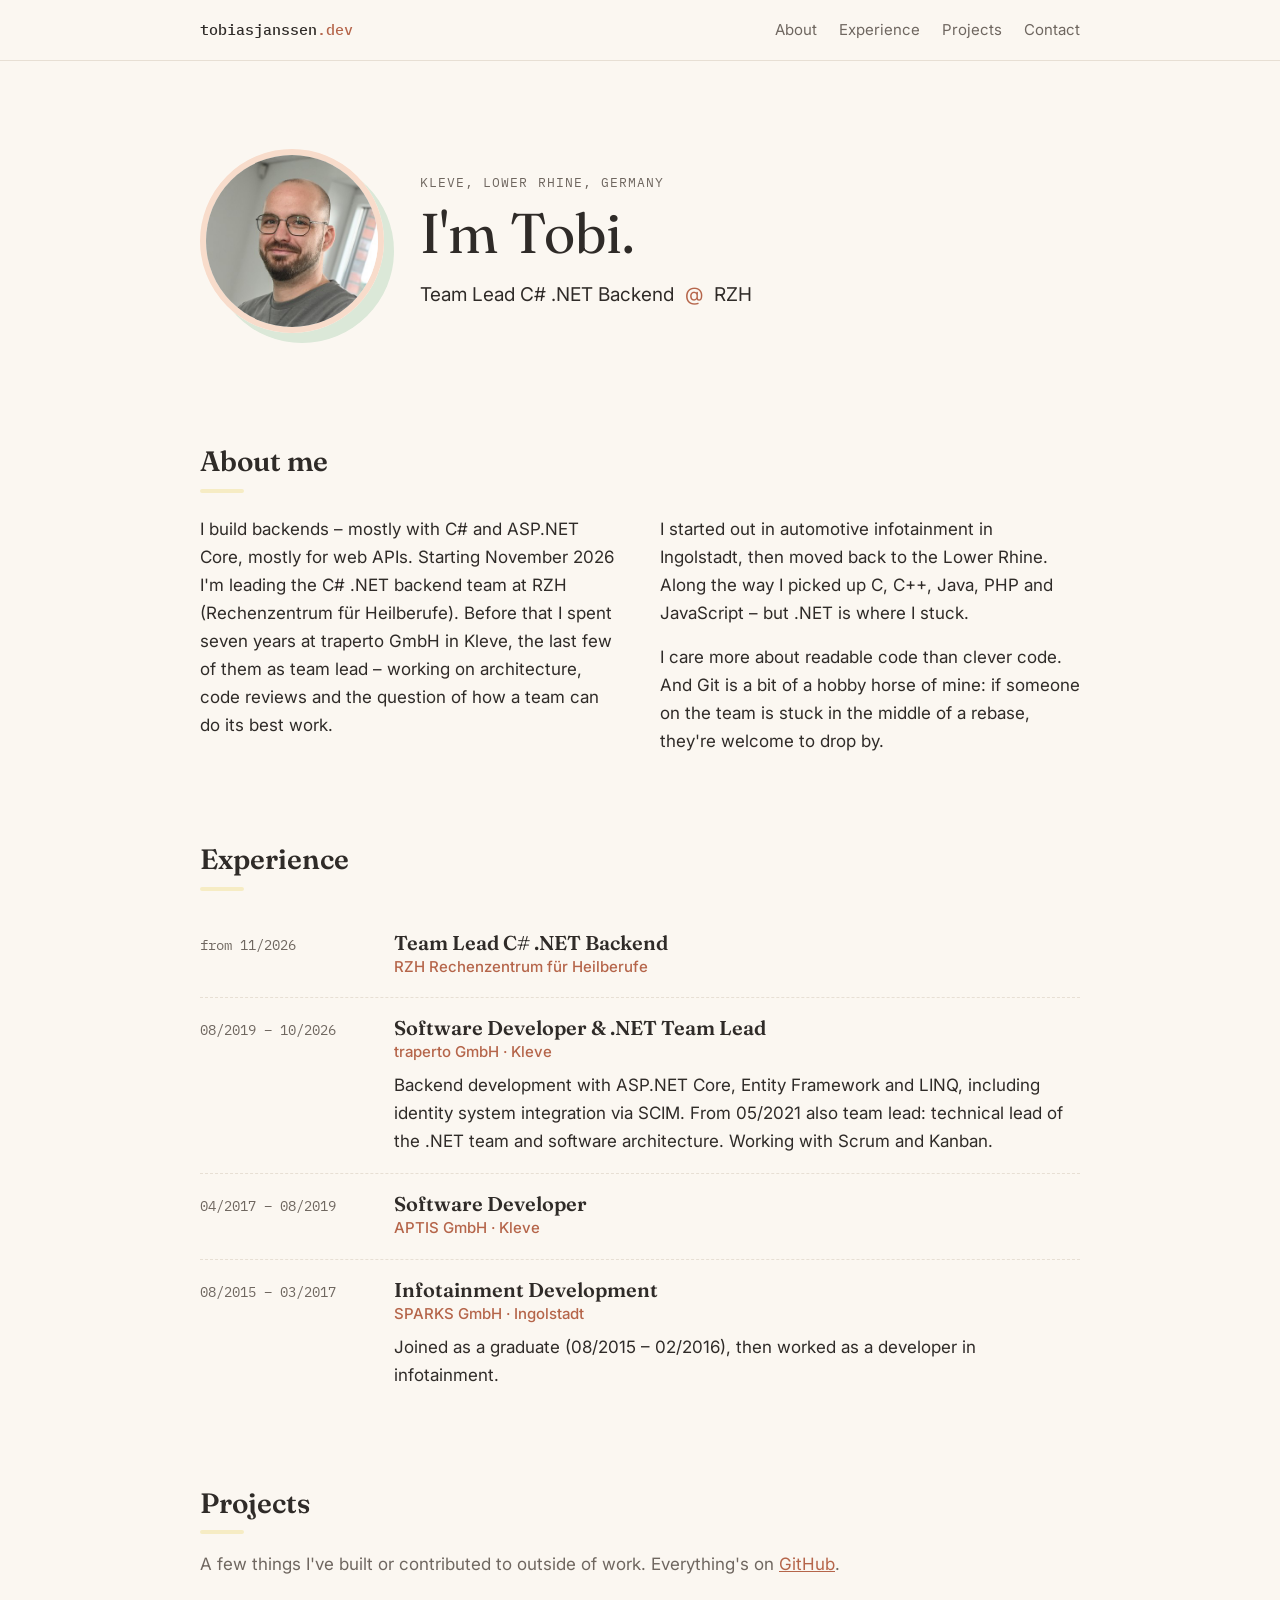
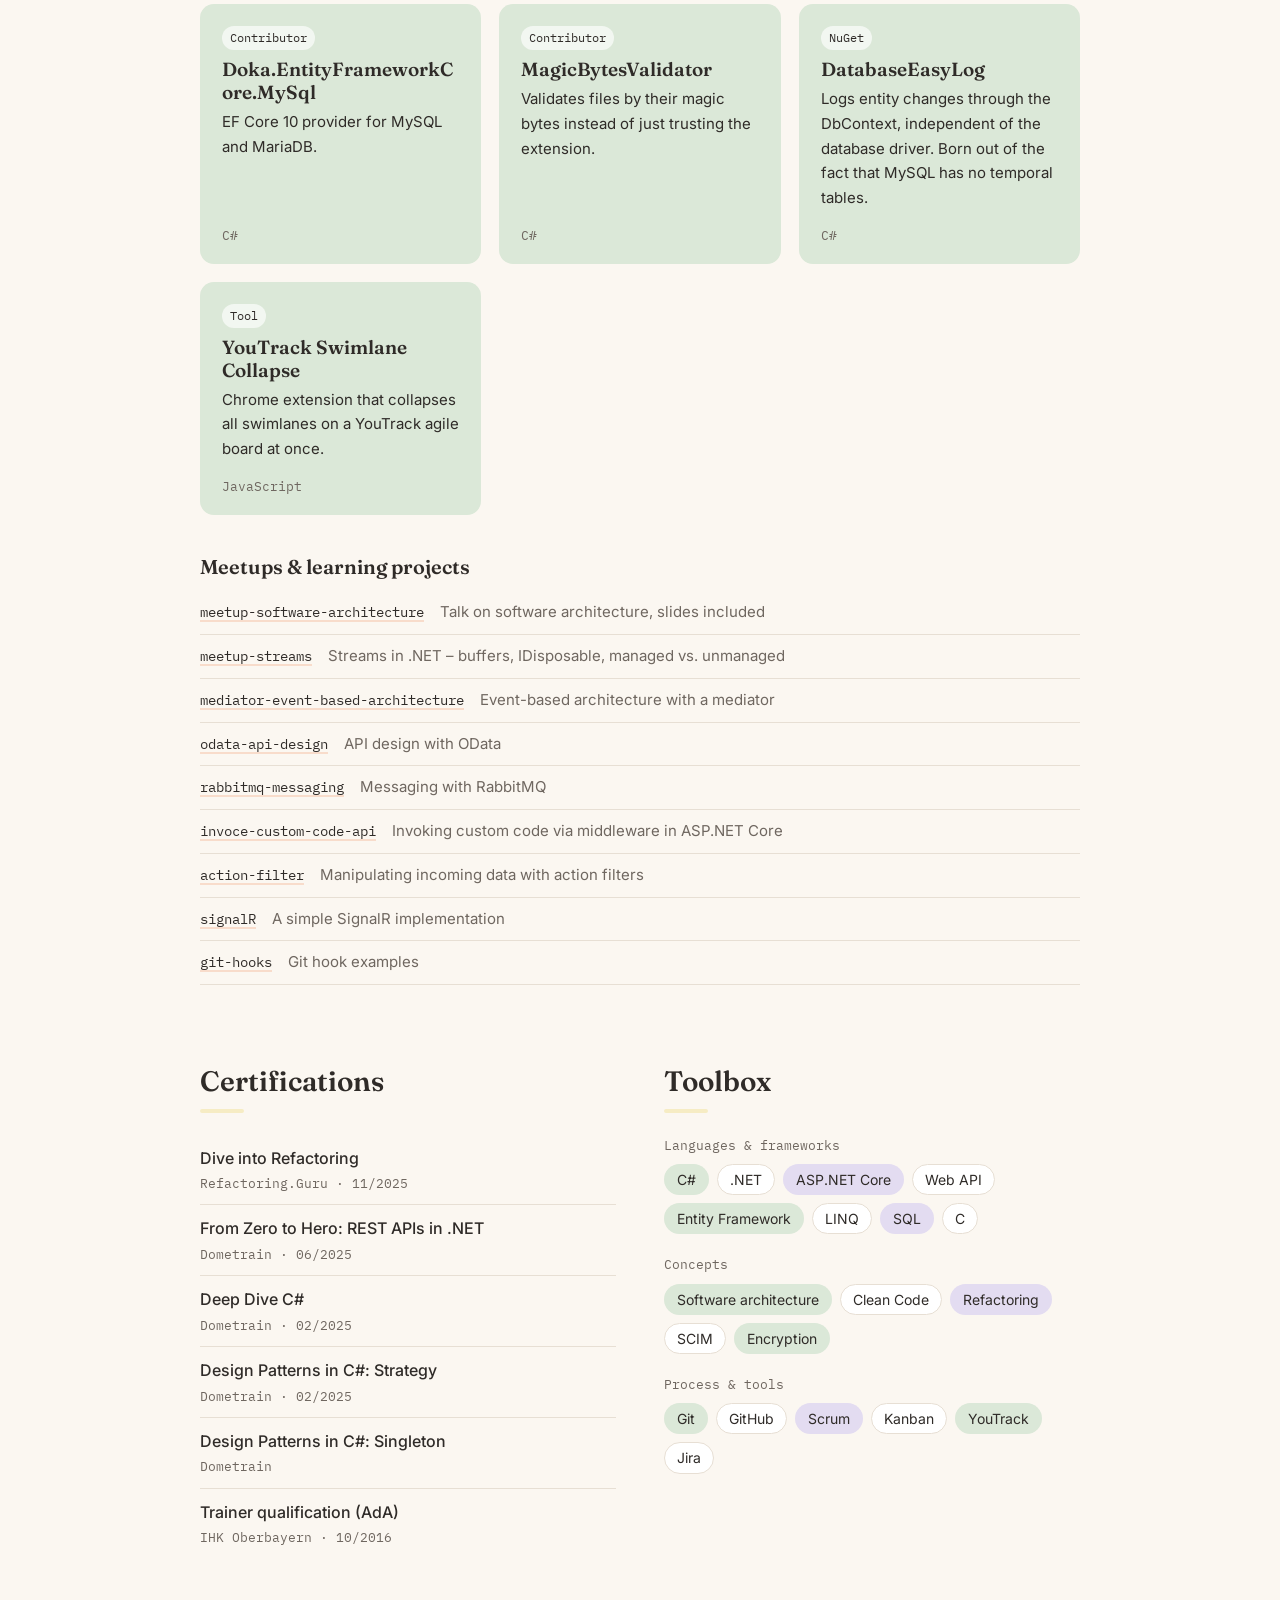
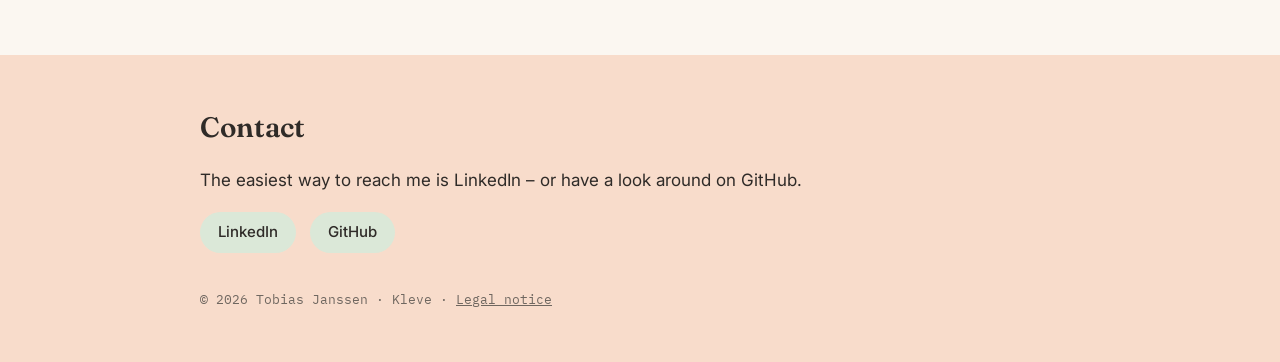
==== index.html @ b3f79c76 "init" ====
<!doctype html>
<html lang="en">
<head>
  <meta charset="utf-8">
  <meta name="viewport" content="width=device-width, initial-scale=1">
  <title>Tobias Janssen – Software Developer</title>
  <meta name="description" content="Tobias Janssen – software developer and C# .NET backend team lead from Kleve, Germany.">
  <link rel="preconnect" href="https://fonts.googleapis.com">
  <link rel="preconnect" href="https://fonts.gstatic.com" crossorigin>
  <link href="https://fonts.googleapis.com/css2?family=Fraunces:opsz,wght@9..144,400;9..144,600&family=Inter:wght@400;500;600&family=IBM+Plex+Mono:wght@400;500&display=swap" rel="stylesheet">
  <link rel="stylesheet" href="style.css?v=3">
</head>
<body>

  <header class="top">
    <div class="wrap top__inner">
      <a class="logo" href="#">tobiasjanssen<span>.dev</span></a>
      <nav>
        <a href="#about">About</a>
        <a href="#experience">Experience</a>
        <a href="#projects">Projects</a>
        <a href="#contact">Contact</a>
      </nav>
    </div>
  </header>

  <main>

    <section class="intro wrap">
      <img class="avatar" src="avatar.jpg" alt="Tobias Janssen" width="184" height="184">
      <div>
        <p class="kicker">Kleve, Lower Rhine, Germany</p>
        <h1>I'm Tobi.</h1>
        <p class="roles">Team Lead C# .NET Backend <i>@</i> RZH</p>
      </div>
    </section>

    <section id="about" class="wrap block">
      <h2>About me</h2>
      <div class="about">
        <p>
          I build backends – mostly with C# and ASP.NET Core, mostly for web APIs.
          Starting November 2026 I'm leading the C# .NET backend team at RZH
          (Rechenzentrum für Heilberufe). Before that I spent seven years at traperto GmbH
          in Kleve, the last few of them as team lead – working on architecture, code
          reviews and the question of how a team can do its best work.
        </p>
        <p>
          I started out in automotive infotainment in Ingolstadt, then moved back to the
          Lower Rhine. Along the way I picked up C, C++, Java, PHP and JavaScript –
          but .NET is where I stuck.
        </p>
        <p>
          I care more about readable code than clever code. And Git is a bit of a
          hobby horse of mine: if someone on the team is stuck in the middle of a rebase,
          they're welcome to drop by.
        </p>
      </div>
    </section>

    <section id="experience" class="wrap block">
      <h2>Experience</h2>

      <ol class="timeline">
        <li>
          <div class="when">from 11/2026</div>
          <div class="what">
            <h3>Team Lead C# .NET Backend</h3>
            <p class="where">RZH Rechenzentrum für Heilberufe</p>
          </div>
        </li>
        <li>
          <div class="when">08/2019 – 10/2026</div>
          <div class="what">
            <h3>Software Developer &amp; .NET Team Lead</h3>
            <p class="where">traperto GmbH · Kleve</p>
            <p>Backend development with ASP.NET Core, Entity Framework and LINQ, including identity system integration via SCIM. From 05/2021 also team lead: technical lead of the .NET team and software architecture. Working with Scrum and Kanban.</p>
          </div>
        </li>
        <li>
          <div class="when">04/2017 – 08/2019</div>
          <div class="what">
            <h3>Software Developer</h3>
            <p class="where">APTIS GmbH · Kleve</p>
          </div>
        </li>
        <li>
          <div class="when">08/2015 – 03/2017</div>
          <div class="what">
            <h3>Infotainment Development</h3>
            <p class="where">SPARKS GmbH · Ingolstadt</p>
            <p>Joined as a graduate (08/2015 – 02/2016), then worked as a developer in infotainment.</p>
          </div>
        </li>
      </ol>
    </section>

    <section id="projects" class="wrap block">
      <h2>Projects</h2>
      <p class="lead">A few things I've built or contributed to outside of work. Everything's on <a href="https://github.com/kryptobi">GitHub</a>.</p>

      <div class="cards">
        <a class="card" href="https://github.com/doka-labs/Doka.EntityFrameworkCore.MySql">
          <span class="tag">Contributor</span>
          <h3>Doka.EntityFrameworkCore.MySql</h3>
          <p>EF Core 10 provider for MySQL and MariaDB.</p>
          <span class="lang">C#</span>
        </a>
        <a class="card" href="https://github.com/neon-JS/MagicBytesValidator">
          <span class="tag">Contributor</span>
          <h3>MagicBytesValidator</h3>
          <p>Validates files by their magic bytes instead of just trusting the extension.</p>
          <span class="lang">C#</span>
        </a>
        <a class="card" href="https://github.com/kryptobi/database-easy-log">
          <span class="tag">NuGet</span>
          <h3>DatabaseEasyLog</h3>
          <p>Logs entity changes through the DbContext, independent of the database driver. Born out of the fact that MySQL has no temporal tables.</p>
          <span class="lang">C#</span>
        </a>
        <a class="card" href="https://github.com/kryptobi/chrome-extension-youtrack-swimlane-collapse">
          <span class="tag">Tool</span>
          <h3>YouTrack Swimlane Collapse</h3>
          <p>Chrome extension that collapses all swimlanes on a YouTrack agile board at once.</p>
          <span class="lang">JavaScript</span>
        </a>
      </div>

      <h3 class="sub">Meetups &amp; learning projects</h3>
      <ul class="mini">
        <li><a href="https://github.com/kryptobi/meetup-software-architecture">meetup-software-architecture</a> <span>Talk on software architecture, slides included</span></li>
        <li><a href="https://github.com/kryptobi/meetup-streams">meetup-streams</a> <span>Streams in .NET – buffers, IDisposable, managed vs. unmanaged</span></li>
        <li><a href="https://github.com/kryptobi/mediator-event-based-architecture">mediator-event-based-architecture</a> <span>Event-based architecture with a mediator</span></li>
        <li><a href="https://github.com/kryptobi/odata-api-design">odata-api-design</a> <span>API design with OData</span></li>
        <li><a href="https://github.com/kryptobi/rabbitmq-messaging">rabbitmq-messaging</a> <span>Messaging with RabbitMQ</span></li>
        <li><a href="https://github.com/kryptobi/invoce-custom-code-api">invoce-custom-code-api</a> <span>Invoking custom code via middleware in ASP.NET Core</span></li>
        <li><a href="https://github.com/kryptobi/action-filter">action-filter</a> <span>Manipulating incoming data with action filters</span></li>
        <li><a href="https://github.com/kryptobi/signalR">signalR</a> <span>A simple SignalR implementation</span></li>
        <li><a href="https://github.com/kryptobi/git-hooks">git-hooks</a> <span>Git hook examples</span></li>
      </ul>
    </section>

    <section class="wrap block split">
      <div>
        <h2>Certifications</h2>
        <ul class="certs">
          <li>Dive into Refactoring <span>Refactoring.Guru · 11/2025</span></li>
          <li>From Zero to Hero: REST APIs in .NET <span>Dometrain · 06/2025</span></li>
          <li>Deep Dive C# <span>Dometrain · 02/2025</span></li>
          <li>Design Patterns in C#: Strategy <span>Dometrain · 02/2025</span></li>
          <li>Design Patterns in C#: Singleton <span>Dometrain</span></li>
          <li>Trainer qualification (AdA) <span>IHK Oberbayern · 10/2016</span></li>
        </ul>
      </div>
      <div>
        <h2>Toolbox</h2>
        <div class="skills">
          <p class="group">Languages &amp; frameworks</p>
          <ul class="chips">
            <li>C#</li><li>.NET</li><li>ASP.NET Core</li><li>Web API</li><li>Entity Framework</li><li>LINQ</li><li>SQL</li><li>C</li>
          </ul>
          <p class="group">Concepts</p>
          <ul class="chips">
            <li>Software architecture</li><li>Clean Code</li><li>Refactoring</li><li>SCIM</li><li>Encryption</li>
          </ul>
          <p class="group">Process &amp; tools</p>
          <ul class="chips">
            <li>Git</li><li>GitHub</li><li>Scrum</li><li>Kanban</li><li>YouTrack</li><li>Jira</li>
          </ul>
        </div>
      </div>
    </section>

  </main>

  <footer id="contact" class="foot">
    <div class="wrap">
      <h2>Contact</h2>
      <p>The easiest way to reach me is LinkedIn – or have a look around on GitHub.</p>
      <p class="links">
        <a href="https://www.linkedin.com/in/tobias-janssen-72519a16b/">LinkedIn</a>
        <a href="https://github.com/kryptobi">GitHub</a>
      </p>
      <p class="small">© 2026 Tobias Janssen · Kleve · <a href="impressum.html">Legal notice</a></p>
    </div>
  </footer>

</body>
</html>
---- style.css ----
:root {
  --bg: #fbf7f1;
  --paper: #ffffff;
  --ink: #2f2b28;
  --muted: #6f6760;
  --line: #e7dfd4;

  --sage: #dbe8d8;
  --peach: #f8dccb;
  --lavender: #e3dcf1;
  --sky: #d7e7f2;
  --butter: #f6ecc4;

  --accent: #b5654a;

  --serif: "Fraunces", Georgia, serif;
  --sans: "Inter", system-ui, sans-serif;
  --mono: "IBM Plex Mono", ui-monospace, monospace;
}

* { box-sizing: border-box; }

html { scroll-behavior: smooth; }

body {
  margin: 0;
  background: var(--bg);
  color: var(--ink);
  font: 400 17px/1.65 var(--sans);
}

a { color: inherit; }

h1, h2, h3 { font-family: var(--serif); font-weight: 600; line-height: 1.2; margin: 0; }

.wrap { max-width: 920px; margin: 0 auto; padding: 0 20px; }

/* header */
.top {
  position: sticky; top: 0; z-index: 10;
  background: rgba(251, 247, 241, .92);
  backdrop-filter: blur(6px);
  border-bottom: 1px solid var(--line);
}
.top__inner { display: flex; align-items: center; justify-content: space-between; gap: 16px; height: 60px; }
.logo { font-family: var(--mono); font-weight: 500; text-decoration: none; font-size: 15px; }
.logo span { color: var(--accent); }
.top nav { display: flex; gap: 22px; font-size: 15px; }
.top nav a { text-decoration: none; color: var(--muted); }
.top nav a:hover { color: var(--ink); }

/* intro */
.intro { display: flex; align-items: center; gap: 36px; padding-top: 88px; padding-bottom: 56px; }
.avatar {
  border-radius: 50%;
  border: 6px solid var(--peach);
  box-shadow: 10px 10px 0 var(--sage);
  flex-shrink: 0;
}
.kicker { font-family: var(--mono); font-size: 13px; text-transform: uppercase; letter-spacing: .08em; color: var(--muted); margin: 0 0 6px; }
h1 { font-size: clamp(36px, 6vw, 56px); font-weight: 400; }
.roles { margin: 12px 0 0; font-size: 19px; }
.roles i { font-style: normal; color: var(--accent); padding: 0 6px; }

/* sections */
.block { padding-top: 56px; padding-bottom: 24px; scroll-margin-top: 70px; }
.block h2, .foot h2 { font-size: 28px; margin-bottom: 22px; }
.block h2::after {
  content: ""; display: block; width: 44px; height: 4px; margin-top: 10px;
  background: var(--butter); border-radius: 2px;
}

.about { columns: 2 300px; column-gap: 40px; }
.about p { margin: 0 0 16px; break-inside: avoid; }

.lead { color: var(--muted); margin: -6px 0 26px; }
.lead a { color: var(--accent); }

/* timeline */
.timeline { list-style: none; margin: 0; padding: 0; }
.timeline li {
  display: grid; grid-template-columns: 170px 1fr; gap: 24px;
  padding: 18px 0; border-top: 1px dashed var(--line);
}
.timeline li:first-child { border-top: 0; }
.when { font-family: var(--mono); font-size: 14px; color: var(--muted); padding-top: 3px; }
.timeline h3 { font-size: 20px; }
.where { margin: 2px 0 6px; color: var(--accent); font-size: 15px; font-weight: 500; }
.what p:last-child { margin-bottom: 0; }
.what p { margin-top: 0; }

/* project cards */
.cards { display: grid; grid-template-columns: repeat(auto-fit, minmax(260px, 1fr)); gap: 18px; }
.card {
  display: flex; flex-direction: column;
  padding: 22px 22px 18px; border-radius: 14px;
  text-decoration: none;
  background: var(--sage);
  transition: transform .15s ease;
}
.card:hover { transform: translateY(-3px) rotate(-.4deg); }
.card h3 { font-size: 19px; margin: 8px 0 6px; word-break: break-word; }
.card p { margin: 0 0 14px; font-size: 15px; flex-grow: 1; }
.tag { align-self: flex-start; font-family: var(--mono); font-size: 12px; background: rgba(255,255,255,.65); padding: 2px 8px; border-radius: 999px; }
.lang { font-family: var(--mono); font-size: 13px; color: var(--muted); }

.sub { font-size: 20px; margin: 40px 0 12px; }
.mini { list-style: none; margin: 0; padding: 0; }
.mini li { padding: 9px 0; border-bottom: 1px solid var(--line); display: flex; flex-wrap: wrap; gap: 4px 16px; align-items: baseline; }
.mini a { font-family: var(--mono); font-size: 14px; text-decoration-color: var(--peach); text-decoration-thickness: 2px; text-underline-offset: 3px; }
.mini a:hover { color: var(--accent); }
.mini span { color: var(--muted); font-size: 15px; }

/* certs + skills */
.split { display: grid; grid-template-columns: 1fr 1fr; gap: 48px; }
.certs { list-style: none; margin: 0; padding: 0; }
.certs li { padding: 10px 0; font-size: 16px; font-weight: 500; border-bottom: 1px solid var(--line); }
.certs li:last-child { border-bottom: 0; }
.certs span { display: block; font-weight: 400; font-family: var(--mono); font-size: 13px; color: var(--muted); margin-top: 2px; }

.group { font-family: var(--mono); font-size: 13px; color: var(--muted); margin: 0 0 8px; }
.chips { list-style: none; margin: 0 0 20px; padding: 0; display: flex; flex-wrap: wrap; gap: 8px; }
.chips li { background: var(--paper); border: 1px solid var(--line); padding: 3px 12px; border-radius: 999px; font-size: 14px; }
.chips li:nth-child(4n+1) { background: var(--sage); border-color: transparent; }
.chips li:nth-child(4n+3) { background: var(--lavender); border-color: transparent; }

/* footer */
.foot { margin-top: 72px; padding: 56px 0 40px; background: var(--peach); scroll-margin-top: 60px; }
.foot p { margin: 0 0 12px; }
.links { display: flex; gap: 14px; margin-top: 18px !important; }
.links a {
  text-decoration: none; background: var(--sage); padding: 8px 18px; border-radius: 999px;
  font-weight: 500; font-size: 15px;
}
.links a:hover { background: #cbdec7; }
.small { margin-top: 36px !important; font-size: 13px; color: var(--muted); font-family: var(--mono); }

/* legal pages */
.legal { min-height: 60vh; padding-bottom: 72px; }

/* small screens */
@media (max-width: 720px) {
  .top nav { gap: 14px; font-size: 14px; }
  .top nav a:nth-child(2) { display: none; }
  .intro { flex-direction: column; align-items: flex-start; gap: 24px; padding-top: 48px; }
  .timeline li { grid-template-columns: 1fr; gap: 4px; }
  .split { grid-template-columns: 1fr; gap: 24px; }
}

@media (max-width: 420px) {
  .logo span { display: none; }
}
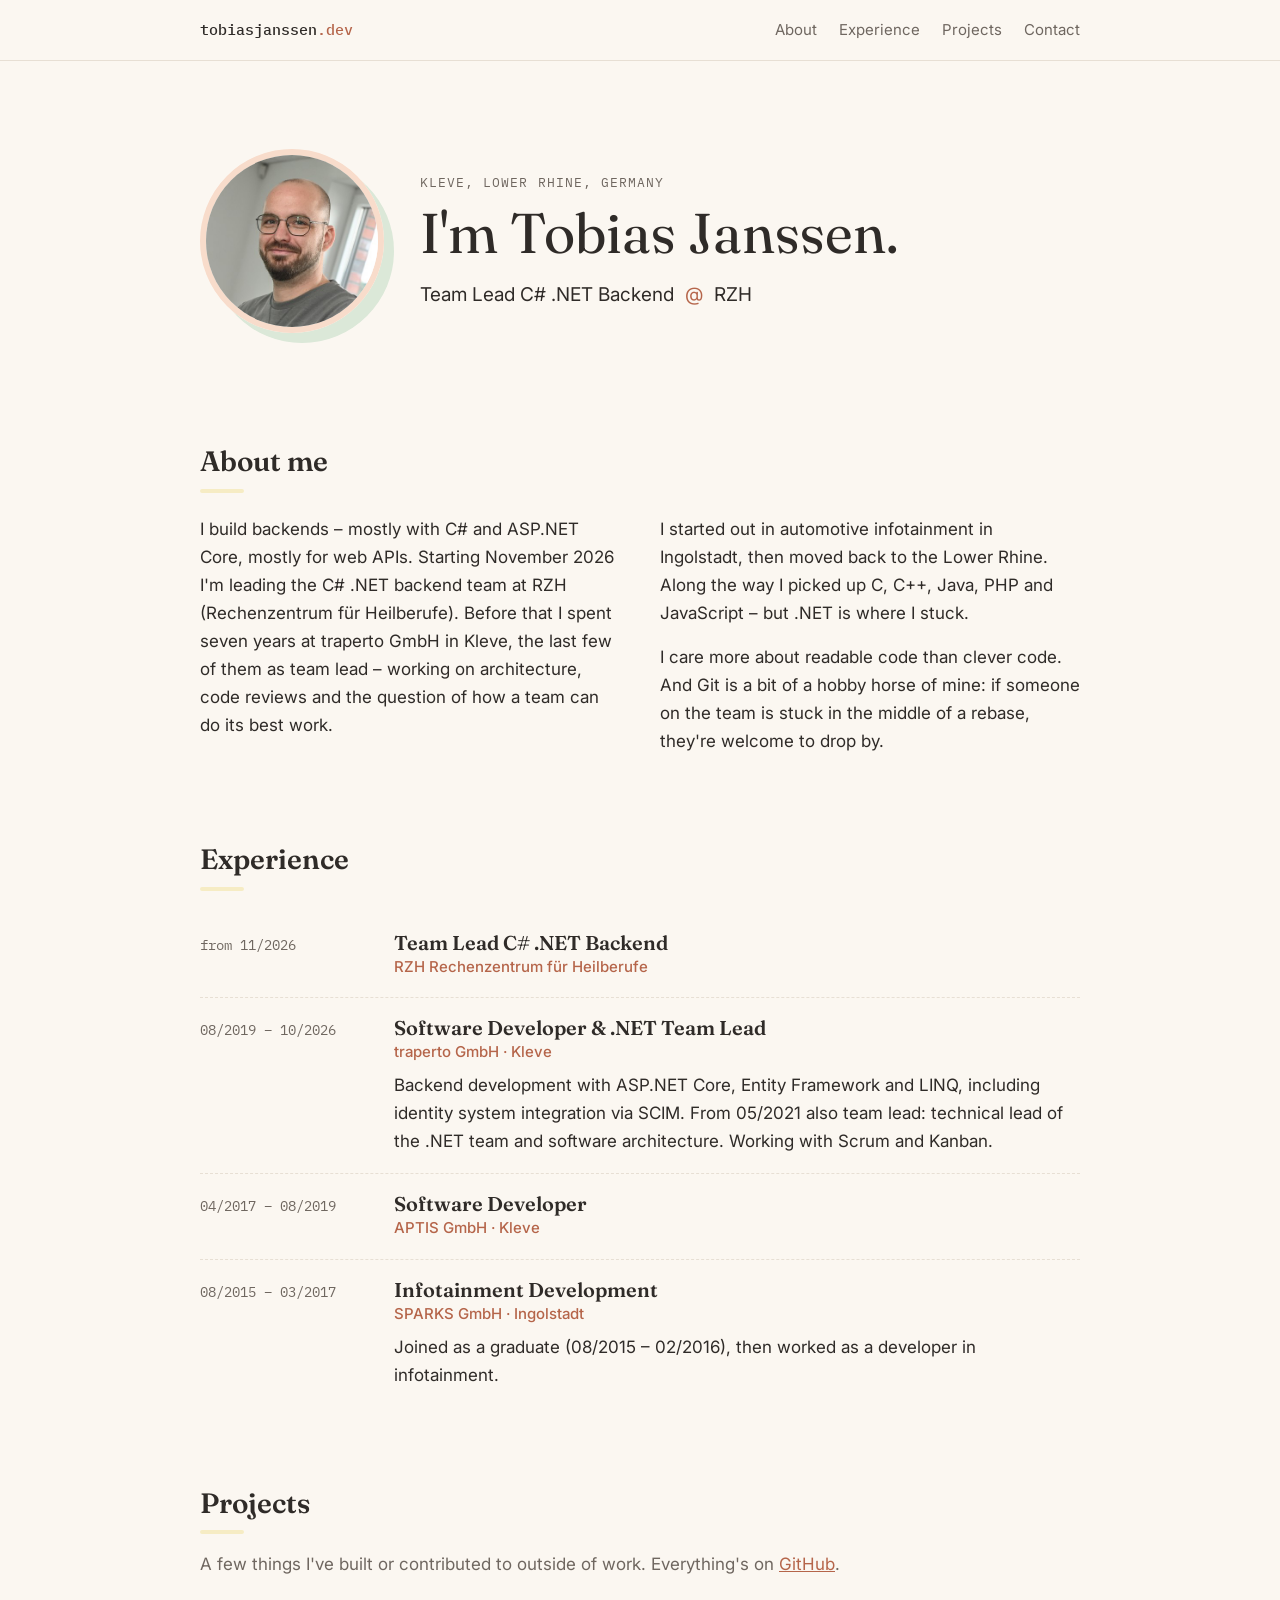
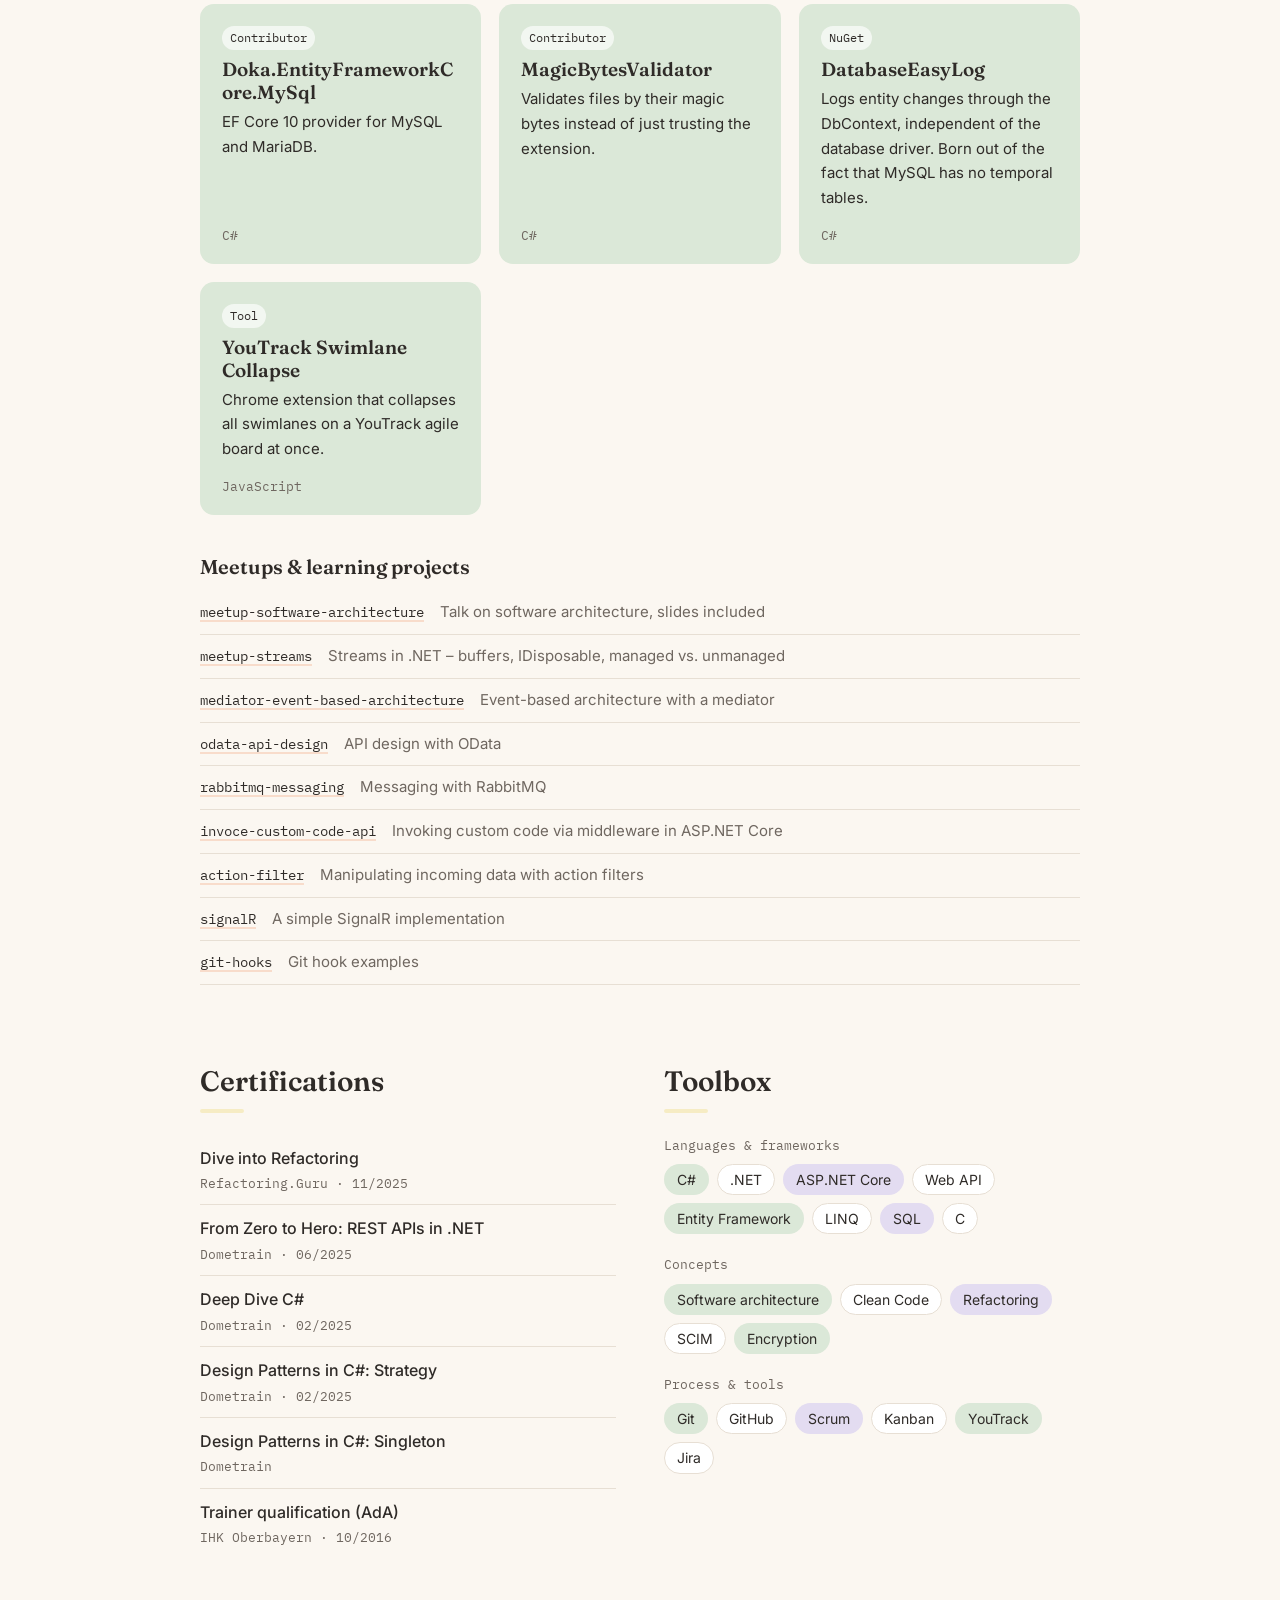
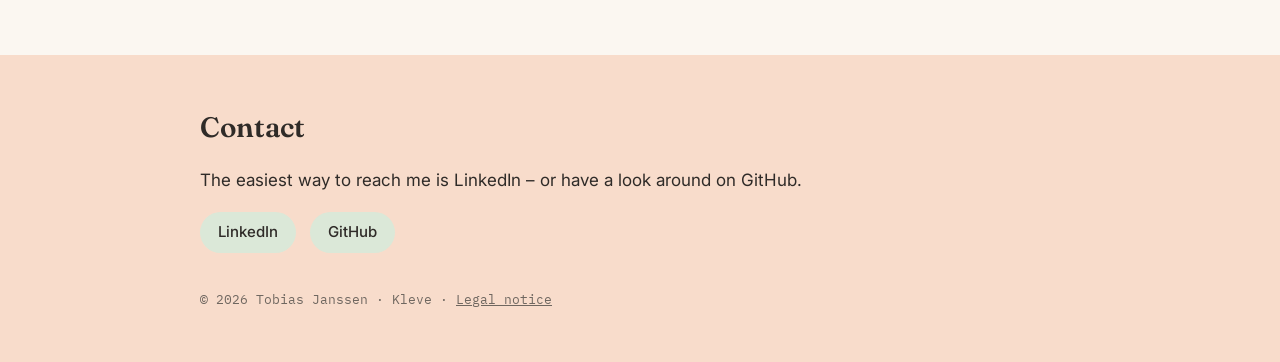
==== commit 38c1796f: "Update index.html" ====
--- a/index.html
+++ b/index.html
@@ -30,7 +30,7 @@
       <img class="avatar" src="avatar.jpg" alt="Tobias Janssen" width="184" height="184">
       <div>
         <p class="kicker">Kleve, Lower Rhine, Germany</p>
-        <h1>I'm Tobi.</h1>
+        <h1>I'm Tobias Janssen.</h1>
         <p class="roles">Team Lead C# .NET Backend <i>@</i> RZH</p>
       </div>
     </section>
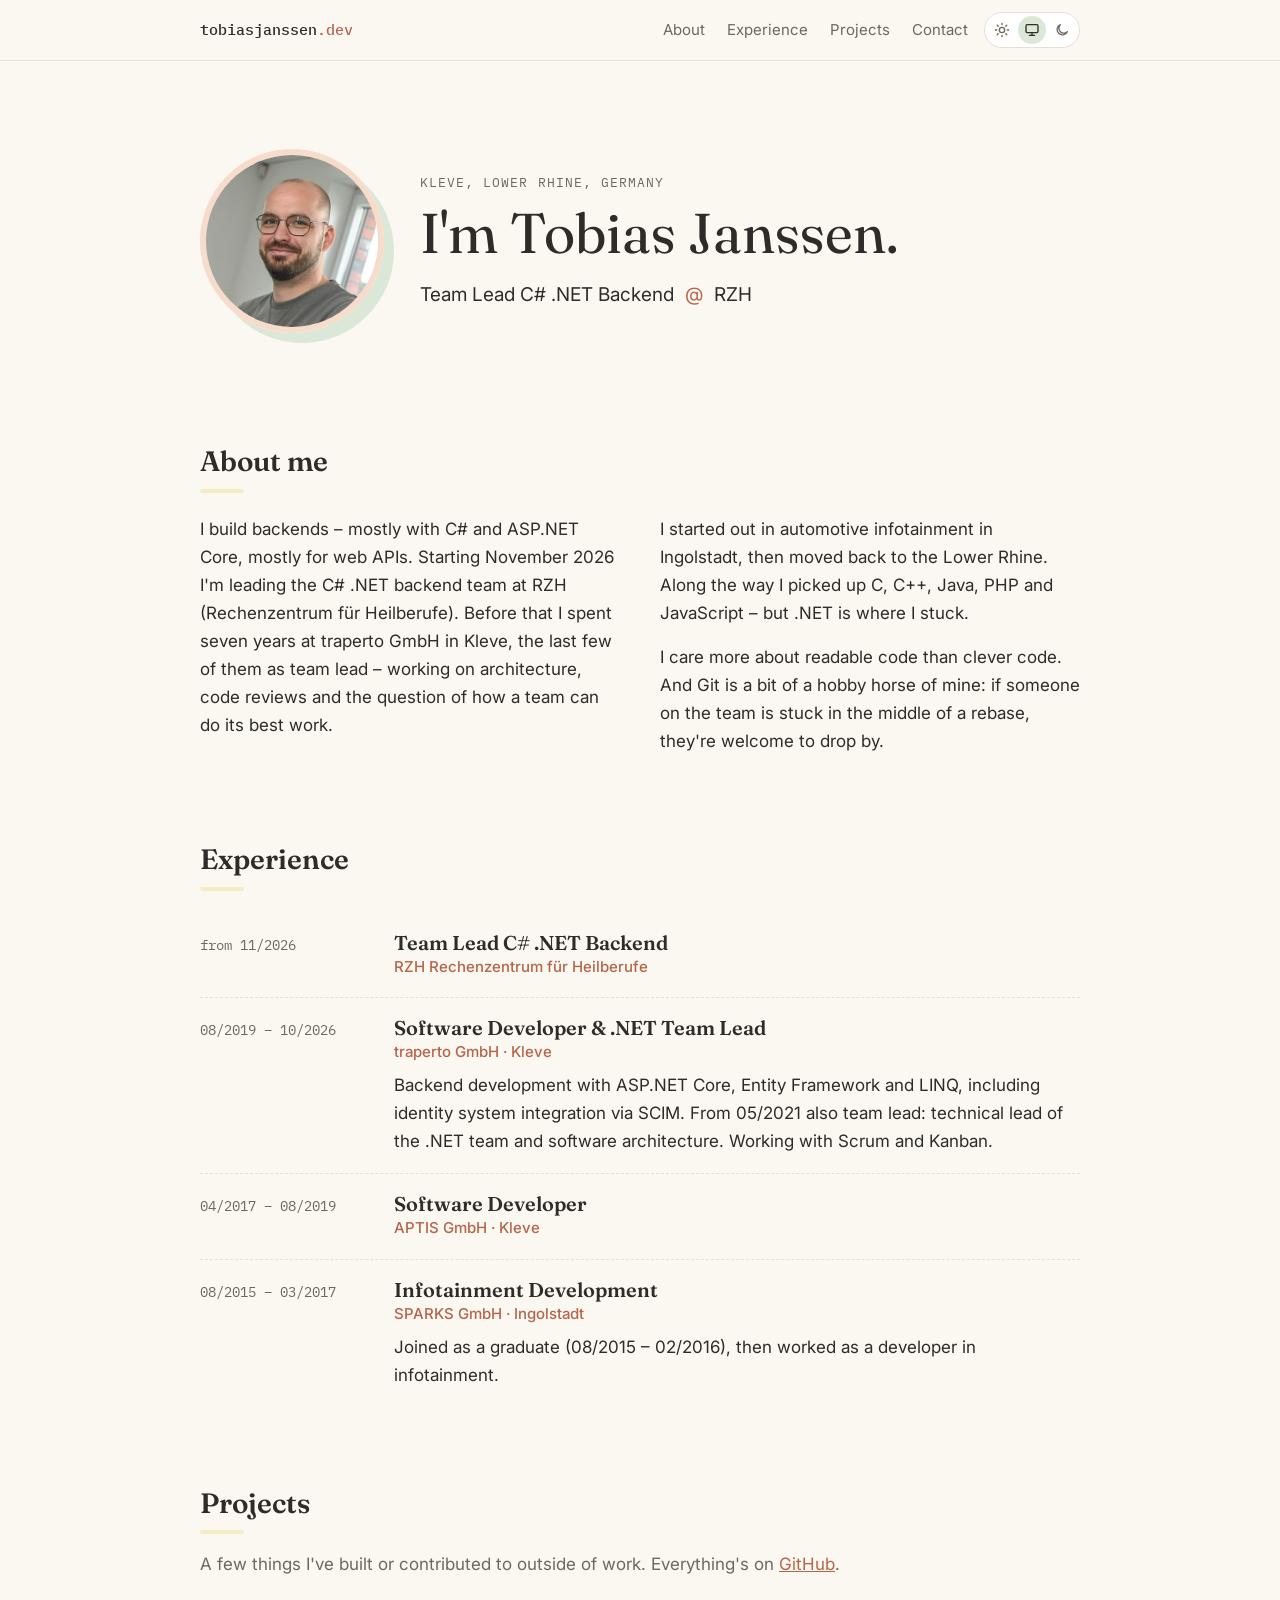
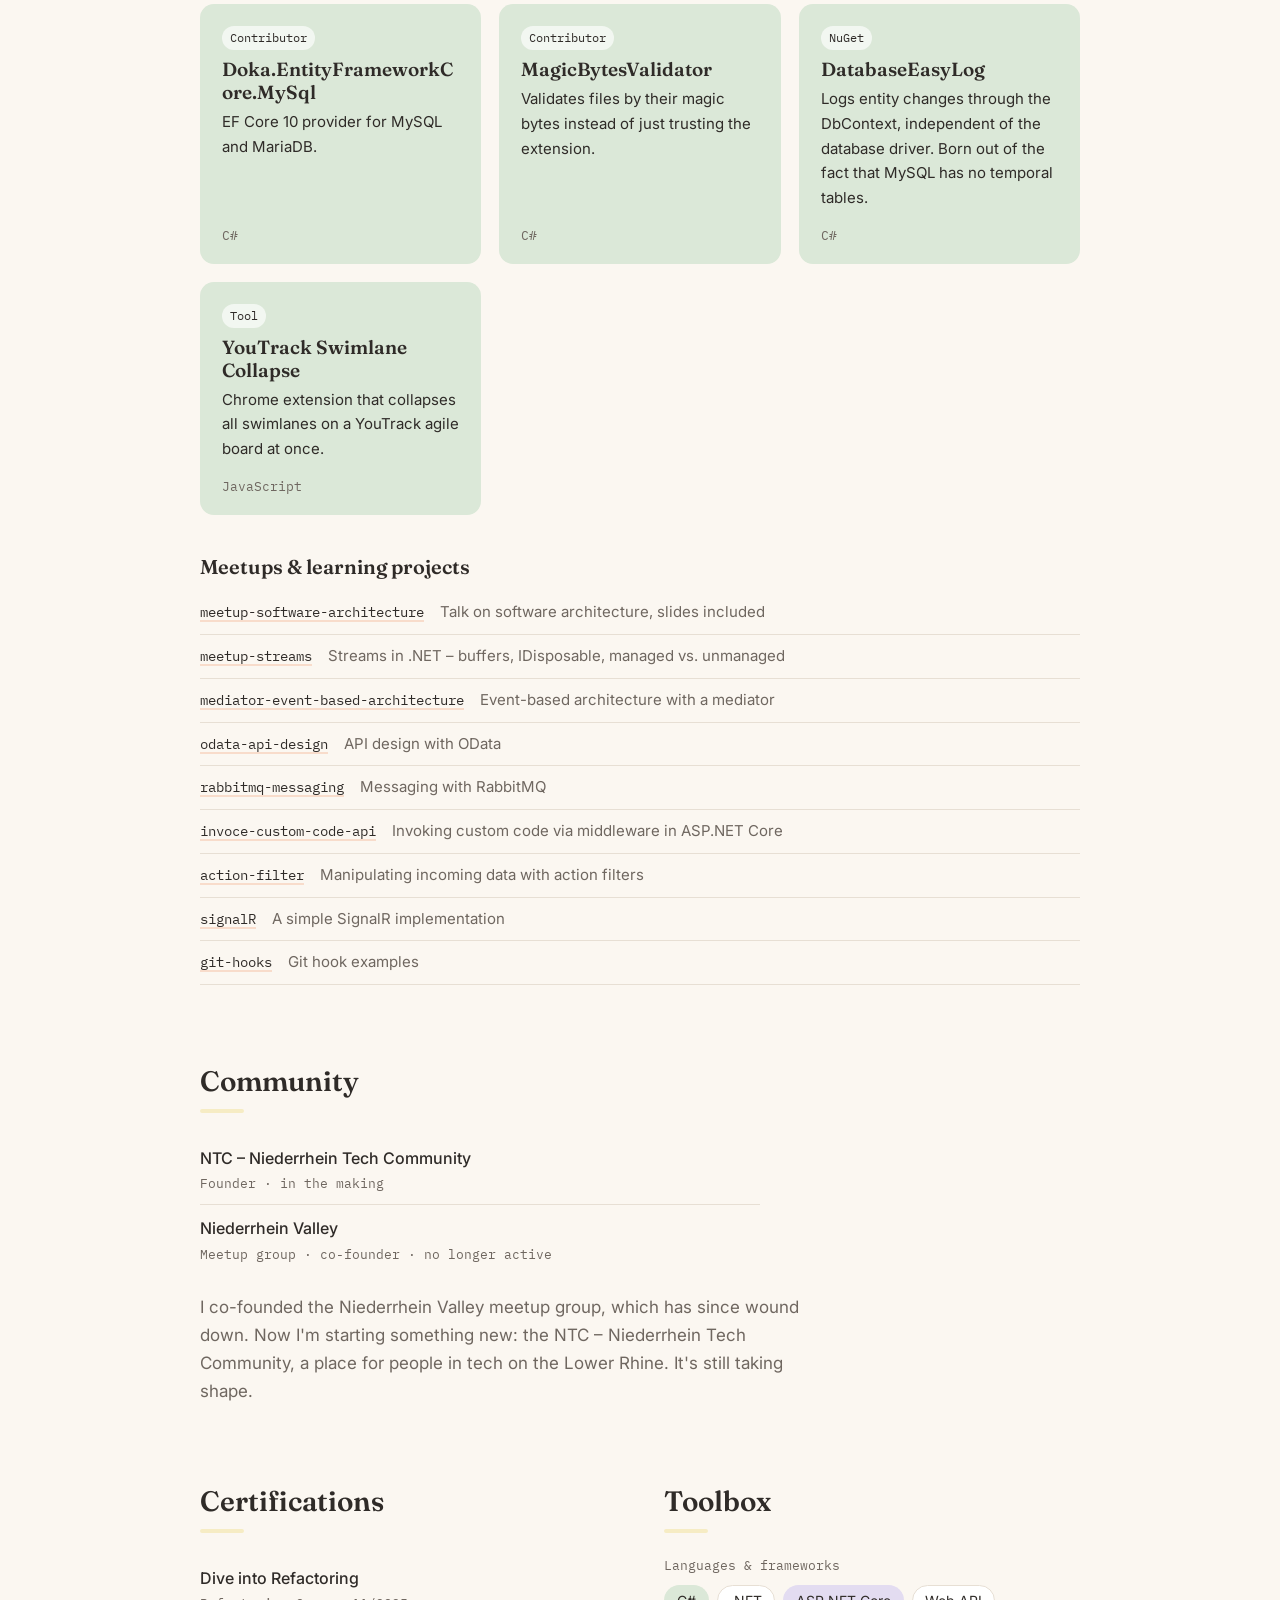
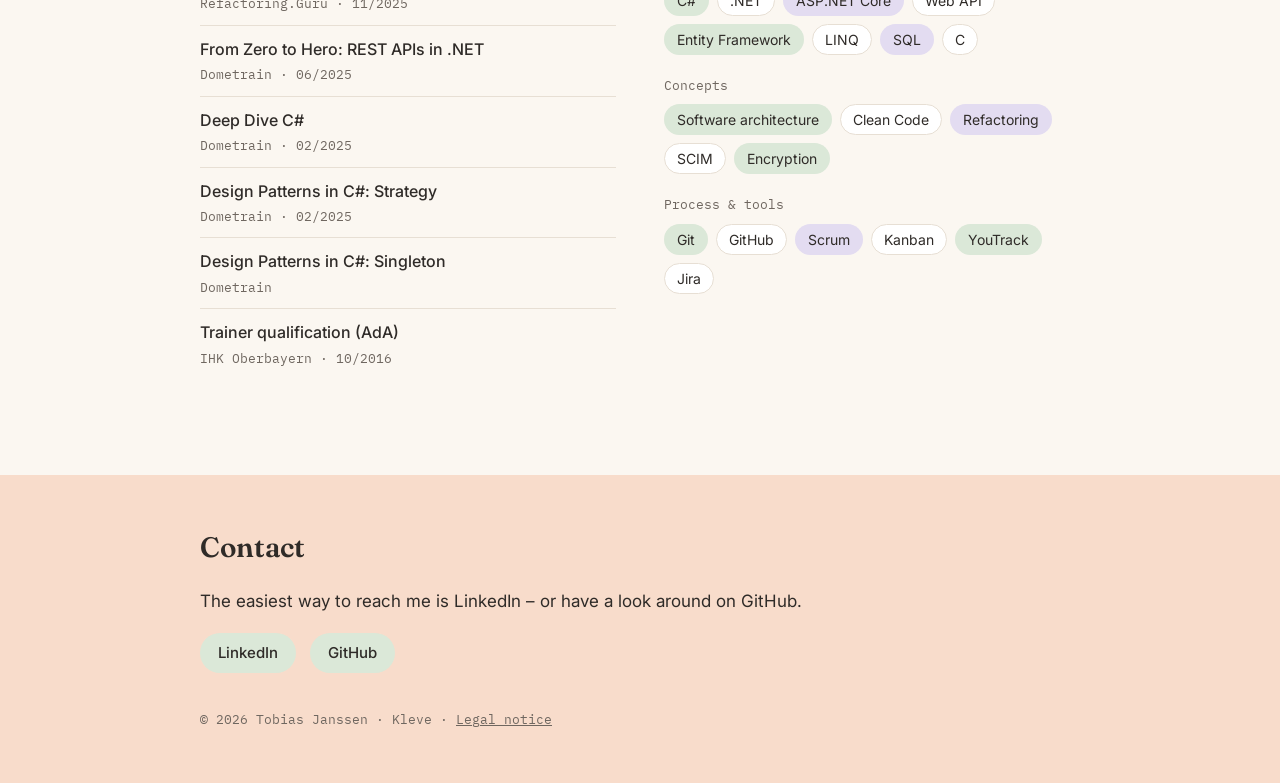
==== commit a67e3f7d: "Add community section and light/dark/system theme switch Mention co-founding the former Niederrhein " ====
--- a/index.html
+++ b/index.html
@@ -8,7 +8,8 @@
   <link rel="preconnect" href="https://fonts.googleapis.com">
   <link rel="preconnect" href="https://fonts.gstatic.com" crossorigin>
   <link href="https://fonts.googleapis.com/css2?family=Fraunces:opsz,wght@9..144,400;9..144,600&family=Inter:wght@400;500;600&family=IBM+Plex+Mono:wght@400;500&display=swap" rel="stylesheet">
-  <link rel="stylesheet" href="style.css?v=3">
+  <link rel="stylesheet" href="style.css?v=4">
+  <script src="theme.js?v=1"></script>
 </head>
 <body>
 
@@ -21,6 +22,17 @@
         <a href="#projects">Projects</a>
         <a href="#contact">Contact</a>
       </nav>
+      <div class="theme" role="radiogroup" aria-label="Color theme">
+        <button type="button" role="radio" data-theme-choice="light" aria-label="Light" title="Light">
+          <svg viewBox="0 0 24 24" aria-hidden="true"><circle cx="12" cy="12" r="4"/><path d="M12 2v2M12 20v2M4.9 4.9l1.4 1.4M17.7 17.7l1.4 1.4M2 12h2M20 12h2M4.9 19.1l1.4-1.4M17.7 6.3l1.4-1.4"/></svg>
+        </button>
+        <button type="button" role="radio" data-theme-choice="system" aria-label="System" title="Follow system">
+          <svg viewBox="0 0 24 24" aria-hidden="true"><rect x="3" y="4" width="18" height="12" rx="2"/><path d="M8 20h8M12 16v4"/></svg>
+        </button>
+        <button type="button" role="radio" data-theme-choice="dark" aria-label="Dark" title="Dark">
+          <svg viewBox="0 0 24 24" aria-hidden="true"><path d="M20 14.5A8 8 0 1 1 9.5 4a6.5 6.5 0 0 0 10.5 10.5z"/></svg>
+        </button>
+      </div>
     </div>
   </header>
 
@@ -140,6 +152,19 @@
       </ul>
     </section>
 
+    <section id="community" class="wrap block">
+      <h2>Community</h2>
+      <ul class="certs">
+        <li>NTC – Niederrhein Tech Community <span>Founder · in the making</span></li>
+        <li>Niederrhein Valley <span>Meetup group · co-founder · no longer active</span></li>
+      </ul>
+      <p class="note">
+        I co-founded the Niederrhein Valley meetup group, which has since wound down.
+        Now I'm starting something new: the NTC – Niederrhein Tech Community, a place
+        for people in tech on the Lower Rhine. It's still taking shape.
+      </p>
+    </section>
+
     <section class="wrap block split">
       <div>
         <h2>Certifications</h2>
--- a/style.css
+++ b/style.css
@@ -13,9 +13,61 @@
 
   --accent: #b5654a;
 
+  --header-bg: rgba(251, 247, 241, .92);
+  --tag-bg: rgba(255, 255, 255, .65);
+  --sage-hover: #cbdec7;
+
+  color-scheme: light;
+
   --serif: "Fraunces", Georgia, serif;
   --sans: "Inter", system-ui, sans-serif;
   --mono: "IBM Plex Mono", ui-monospace, monospace;
+}
+
+/* dark theme: explicit choice, or system preference when nothing is chosen */
+:root[data-theme="dark"] {
+  --bg: #1d1b19;
+  --paper: #272422;
+  --ink: #ece6de;
+  --muted: #a69d94;
+  --line: #3a3531;
+
+  --sage: #2f3b2e;
+  --peach: #46322a;
+  --lavender: #363047;
+  --sky: #27353f;
+  --butter: #6b5d2c;
+
+  --accent: #e3906f;
+
+  --header-bg: rgba(29, 27, 25, .92);
+  --tag-bg: rgba(0, 0, 0, .25);
+  --sage-hover: #3b4a3a;
+
+  color-scheme: dark;
+}
+@media (prefers-color-scheme: dark) {
+  :root:not([data-theme="light"]) {
+    --bg: #1d1b19;
+    --paper: #272422;
+    --ink: #ece6de;
+    --muted: #a69d94;
+    --line: #3a3531;
+
+    --sage: #2f3b2e;
+    --peach: #46322a;
+    --lavender: #363047;
+    --sky: #27353f;
+    --butter: #6b5d2c;
+
+    --accent: #e3906f;
+
+    --header-bg: rgba(29, 27, 25, .92);
+    --tag-bg: rgba(0, 0, 0, .25);
+    --sage-hover: #3b4a3a;
+
+    color-scheme: dark;
+  }
 }
 
 * { box-sizing: border-box; }
@@ -38,16 +90,27 @@
 /* header */
 .top {
   position: sticky; top: 0; z-index: 10;
-  background: rgba(251, 247, 241, .92);
+  background: var(--header-bg);
   backdrop-filter: blur(6px);
   border-bottom: 1px solid var(--line);
 }
 .top__inner { display: flex; align-items: center; justify-content: space-between; gap: 16px; height: 60px; }
 .logo { font-family: var(--mono); font-weight: 500; text-decoration: none; font-size: 15px; }
 .logo span { color: var(--accent); }
-.top nav { display: flex; gap: 22px; font-size: 15px; }
+.top nav { display: flex; gap: 22px; font-size: 15px; margin-left: auto; }
 .top nav a { text-decoration: none; color: var(--muted); }
 .top nav a:hover { color: var(--ink); }
+
+/* theme switch */
+.theme { display: flex; gap: 2px; padding: 3px; border: 1px solid var(--line); border-radius: 999px; background: var(--paper); flex-shrink: 0; }
+.theme button {
+  display: grid; place-items: center; width: 28px; height: 28px; padding: 0;
+  border: 0; border-radius: 50%; background: transparent; color: var(--muted); cursor: pointer;
+}
+.theme button:hover { color: var(--ink); }
+.theme button[aria-checked="true"] { background: var(--sage); color: var(--ink); }
+.theme button:focus-visible { outline: 2px solid var(--accent); outline-offset: 1px; }
+.theme svg { width: 16px; height: 16px; fill: none; stroke: currentColor; stroke-width: 2; stroke-linecap: round; stroke-linejoin: round; }
 
 /* intro */
 .intro { display: flex; align-items: center; gap: 36px; padding-top: 88px; padding-bottom: 56px; }
@@ -101,7 +164,7 @@
 .card:hover { transform: translateY(-3px) rotate(-.4deg); }
 .card h3 { font-size: 19px; margin: 8px 0 6px; word-break: break-word; }
 .card p { margin: 0 0 14px; font-size: 15px; flex-grow: 1; }
-.tag { align-self: flex-start; font-family: var(--mono); font-size: 12px; background: rgba(255,255,255,.65); padding: 2px 8px; border-radius: 999px; }
+.tag { align-self: flex-start; font-family: var(--mono); font-size: 12px; background: var(--tag-bg); padding: 2px 8px; border-radius: 999px; }
 .lang { font-family: var(--mono); font-size: 13px; color: var(--muted); }
 
 .sub { font-size: 20px; margin: 40px 0 12px; }
@@ -117,6 +180,10 @@
 .certs li { padding: 10px 0; font-size: 16px; font-weight: 500; border-bottom: 1px solid var(--line); }
 .certs li:last-child { border-bottom: 0; }
 .certs span { display: block; font-weight: 400; font-family: var(--mono); font-size: 13px; color: var(--muted); margin-top: 2px; }
+
+/* community */
+#community .certs { max-width: 560px; }
+.note { color: var(--muted); max-width: 640px; margin: 18px 0 0; }
 
 .group { font-family: var(--mono); font-size: 13px; color: var(--muted); margin: 0 0 8px; }
 .chips { list-style: none; margin: 0 0 20px; padding: 0; display: flex; flex-wrap: wrap; gap: 8px; }
@@ -132,7 +199,7 @@
   text-decoration: none; background: var(--sage); padding: 8px 18px; border-radius: 999px;
   font-weight: 500; font-size: 15px;
 }
-.links a:hover { background: #cbdec7; }
+.links a:hover { background: var(--sage-hover); }
 .small { margin-top: 36px !important; font-size: 13px; color: var(--muted); font-family: var(--mono); }
 
 /* legal pages */
@@ -147,6 +214,13 @@
   .split { grid-template-columns: 1fr; gap: 24px; }
 }
 
+@media (max-width: 520px) {
+  .top__inner { gap: 12px; }
+  .top nav { gap: 12px; }
+  .top nav a:first-child { display: none; }
+}
+
 @media (max-width: 420px) {
   .logo span { display: none; }
-}
+  .top nav a:nth-child(3) { display: none; }
+}
